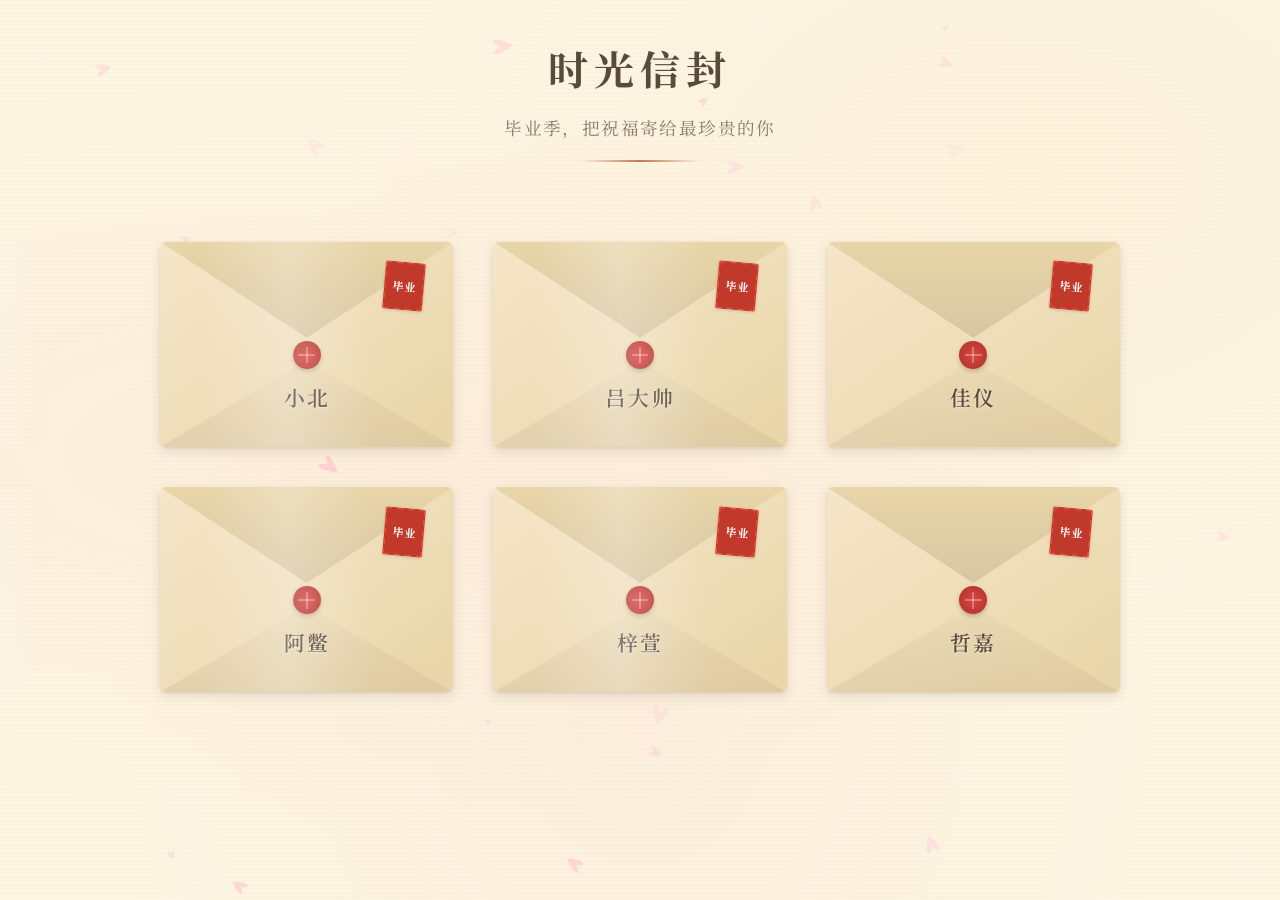
==== index.html @ 8606c2d9 "Initial commit" ====
<!DOCTYPE html>
<html lang="zh-CN">
<head>
  <meta charset="UTF-8">
  <meta name="viewport" content="width=device-width, initial-scale=1.0">
  <title>时光信封 · 毕业祝福</title>
  <!-- 全局样式 -->
  <link rel="stylesheet" href="./css/style.css">
</head>
<body>

  <!-- 花瓣飘落画布 -->
  <canvas id="petal-canvas"></canvas>

  <!-- 页面标题 -->
  <div class="page-title">
    <h1>时光信封</h1>
    <p class="subtitle">毕业季，把祝福寄给最珍贵的你</p>
  </div>

  <!-- 信封卡片网格 -->
  <div class="container">
    <div class="envelope-grid">

      <!-- 小北的信封 -->
      <a href="./xiaobei.html" class="envelope-card">
        <div class="envelope-body">
          <div class="envelope-flap"></div>
          <span class="envelope-name">小北</span>
          <span class="envelope-stamp">毕业</span>
          <div class="envelope-wax"></div>
        </div>
      </a>

      <!-- 吕大帅的信封 -->
      <a href="./lvdashuai.html" class="envelope-card">
        <div class="envelope-body">
          <div class="envelope-flap"></div>
          <span class="envelope-name">吕大帅</span>
          <span class="envelope-stamp">毕业</span>
          <div class="envelope-wax"></div>
        </div>
      </a>

      <!-- 佳仪的信封 -->
      <a href="./jiayi.html" class="envelope-card">
        <div class="envelope-body">
          <div class="envelope-flap"></div>
          <span class="envelope-name">佳仪</span>
          <span class="envelope-stamp">毕业</span>
          <div class="envelope-wax"></div>
        </div>
      </a>

      <!-- 阿鳖的信封 -->
      <a href="./abie.html" class="envelope-card">
        <div class="envelope-body">
          <div class="envelope-flap"></div>
          <span class="envelope-name">阿鳖</span>
          <span class="envelope-stamp">毕业</span>
          <div class="envelope-wax"></div>
        </div>
      </a>

      <!-- 梓萱的信封 -->
      <a href="./zixuan.html" class="envelope-card">
        <div class="envelope-body">
          <div class="envelope-flap"></div>
          <span class="envelope-name">梓萱</span>
          <span class="envelope-stamp">毕业</span>
          <div class="envelope-wax"></div>
        </div>
      </a>

      <!-- 哲嘉的信封 -->
      <a href="./zhejia.html" class="envelope-card">
        <div class="envelope-body">
          <div class="envelope-flap"></div>
          <span class="envelope-name">哲嘉</span>
          <span class="envelope-stamp">毕业</span>
          <div class="envelope-wax"></div>
        </div>
      </a>

    </div>
  </div>

  <div class="page-footer"></div>

  <!-- 首页交互脚本 -->
  <script src="./js/main.js"></script>
</body>
</html>
---- css/style.css ----
/* ============================================
   毕业祝福网站 - 全局样式
   主题：时光信封 / 毕业季
   ============================================ */

/* ---------- 引入 Google Fonts ---------- */
@import url('https://fonts.googleapis.com/css2?family=Noto+Serif+SC:wght@400;600;700&display=swap');

/* ---------- CSS 变量定义 ---------- */
:root {
  /* 主色调：复古信纸米黄/淡粉 */
  --bg-primary: #fdf6e3;
  --bg-secondary: #fef9ef;
  --bg-warm-pink: #fff0f0;
  /* 信封颜色 */
  --envelope-body: #f5e6c8;
  --envelope-flap: #e8d5a8;
  --envelope-shadow: #d4c4a0;
  /* 信纸颜色 */
  --letter-bg: #fffef8;
  --letter-line: #e8d8c0;
  /* 文字颜色 */
  --text-primary: #5a4a3a;
  --text-secondary: #8a7a6a;
  --text-accent: #c0785a;
  /* 装饰色 */
  --stamp-red: #c0392b;
  --stamp-border: #e74c3c;
  --wax-red: #a93226;
  /* 其他 */
  --border-soft: #e0d0b8;
  --shadow-soft: rgba(90, 74, 58, 0.15);
  --transition-smooth: 0.3s cubic-bezier(0.4, 0, 0.2, 1);
}

/* ---------- 全局重置 ---------- */
*,
*::before,
*::after {
  margin: 0;
  padding: 0;
  box-sizing: border-box;
}

html {
  font-size: 16px;
  scroll-behavior: smooth;
}

body {
  font-family: 'Noto Serif SC', 'Georgia', serif;
  color: var(--text-primary);
  background-color: var(--bg-primary);
  min-height: 100vh;
  overflow-x: hidden;
  line-height: 1.8;
}

/* ---------- 复古信纸背景纹理 ---------- */
body::before {
  content: '';
  position: fixed;
  top: 0;
  left: 0;
  width: 100%;
  height: 100%;
  /* 多层渐变模拟旧纸张质感 */
  background:
    /* 细微噪点纹理 */
    repeating-linear-gradient(
      0deg,
      transparent,
      transparent 2px,
      rgba(139, 119, 90, 0.02) 2px,
      rgba(139, 119, 90, 0.02) 4px
    ),
    /* 淡粉色光晕 */
    radial-gradient(ellipse at 20% 50%, rgba(255, 200, 180, 0.15) 0%, transparent 60%),
    radial-gradient(ellipse at 80% 20%, rgba(255, 220, 180, 0.12) 0%, transparent 50%),
    radial-gradient(ellipse at 50% 80%, rgba(255, 180, 180, 0.1) 0%, transparent 60%),
    /* 基底色 */
    var(--bg-primary);
  pointer-events: none;
  z-index: 0;
}

/* ---------- 通用容器 ---------- */
.container {
  position: relative;
  z-index: 1;
  max-width: 1200px;
  margin: 0 auto;
  padding: 2rem 1.5rem;
}

/* ---------- 页面标题 ---------- */
.page-title {
  text-align: center;
  padding: 2rem 0 1rem;
  position: relative;
  z-index: 1;
}

.page-title h1 {
  font-size: 2.5rem;
  font-weight: 700;
  color: var(--text-primary);
  letter-spacing: 0.15em;
  margin-bottom: 0.5rem;
  /* 标题淡入动画 */
  animation: titleFadeIn 1.2s ease-out;
}

.page-title .subtitle {
  font-size: 1.1rem;
  color: var(--text-secondary);
  font-weight: 400;
  letter-spacing: 0.08em;
  animation: titleFadeIn 1.2s ease-out 0.3s both;
}

/* 标题装饰线 */
.page-title::after {
  content: '';
  display: block;
  width: 120px;
  height: 2px;
  background: linear-gradient(90deg, transparent, var(--text-accent), transparent);
  margin: 1rem auto 0;
  animation: titleFadeIn 1.2s ease-out 0.5s both;
}

/* ============================================
   首页 - 信封卡片网格
   ============================================ */

.envelope-grid {
  display: grid;
  grid-template-columns: repeat(3, 1fr);
  gap: 2.5rem;
  padding: 2rem 0;
  max-width: 960px;
  margin: 0 auto;
}

/* ---------- 信封卡片 ---------- */
.envelope-card {
  position: relative;
  cursor: pointer;
  text-decoration: none;
  color: inherit;
  display: block;
  /* 入场动画延迟由 JS 控制 */
  opacity: 0;
  animation: cardSlideUp 0.6s ease-out forwards;
}

/* 信封主体 */
.envelope-body {
  position: relative;
  width: 100%;
  aspect-ratio: 5 / 3.5;
  background: linear-gradient(145deg, var(--envelope-body), var(--envelope-flap));
  border-radius: 6px;
  box-shadow:
    0 4px 12px var(--shadow-soft),
    0 1px 3px rgba(0, 0, 0, 0.08);
  overflow: hidden;
  transition: transform var(--transition-smooth), box-shadow var(--transition-smooth);
}

/* 信封内部深色三角（模拟信封内侧） */
.envelope-body::before {
  content: '';
  position: absolute;
  bottom: 0;
  left: 0;
  width: 100%;
  height: 60%;
  background: linear-gradient(to top, rgba(180, 160, 130, 0.2), transparent);
  clip-path: polygon(0% 100%, 50% 30%, 100% 100%);
  z-index: 1;
}

/* 信封盖（三角形翻盖） */
.envelope-flap {
  position: absolute;
  top: 0;
  left: 0;
  width: 100%;
  height: 55%;
  background: linear-gradient(180deg, var(--envelope-flap), var(--envelope-shadow));
  clip-path: polygon(0% 0%, 50% 85%, 100% 0%);
  z-index: 2;
  transform-origin: top center;
  transition: transform 0.4s ease;
}

/* 信封上的名字标签 */
.envelope-name {
  position: absolute;
  bottom: 15%;
  left: 50%;
  transform: translateX(-50%);
  z-index: 3;
  font-size: 1.3rem;
  font-weight: 600;
  color: var(--text-primary);
  letter-spacing: 0.1em;
  white-space: nowrap;
  text-shadow: 0 1px 2px rgba(255, 255, 255, 0.6);
}

/* 邮票装饰 */
.envelope-stamp {
  position: absolute;
  top: 10%;
  right: 10%;
  z-index: 3;
  width: 40px;
  height: 48px;
  background: var(--stamp-red);
  border: 2px dashed var(--stamp-border);
  border-radius: 2px;
  display: flex;
  align-items: center;
  justify-content: center;
  font-size: 0.7rem;
  color: #fff;
  font-weight: 700;
  letter-spacing: 0.05em;
  transform: rotate(5deg);
  box-shadow: 0 1px 3px rgba(0, 0, 0, 0.15);
}

/* 封蜡印章装饰 */
.envelope-wax {
  position: absolute;
  bottom: 38%;
  left: 50%;
  transform: translateX(-50%);
  z-index: 4;
  width: 28px;
  height: 28px;
  background: radial-gradient(circle, #d44, var(--wax-red));
  border-radius: 50%;
  box-shadow: 0 2px 4px rgba(0, 0, 0, 0.2);
}

/* 封蜡十字纹 */
.envelope-wax::before,
.envelope-wax::after {
  content: '';
  position: absolute;
  background: rgba(255, 255, 255, 0.3);
}
.envelope-wax::before {
  width: 60%;
  height: 2px;
  top: 50%;
  left: 20%;
  transform: translateY(-50%);
}
.envelope-wax::after {
  width: 2px;
  height: 60%;
  left: 50%;
  top: 20%;
  transform: translateX(-50%);
}

/* ---------- 信封 Hover 效果 ---------- */
.envelope-card:hover .envelope-body {
  transform: translateY(-6px) scale(1.03);
  box-shadow:
    0 12px 28px var(--shadow-soft),
    0 4px 8px rgba(0, 0, 0, 0.1);
}

/* Hover 时信封盖轻微打开 */
.envelope-card:hover .envelope-flap {
  transform: rotateX(-15deg);
}

/* Hover 晃动动画 */
.envelope-card:hover .envelope-body {
  animation: envelopeShake 0.5s ease-in-out;
}

/* Hover 光影浮动 */
.envelope-card::after {
  content: '';
  position: absolute;
  top: 0;
  left: -100%;
  width: 60%;
  height: 100%;
  background: linear-gradient(
    90deg,
    transparent,
    rgba(255, 255, 255, 0.25),
    transparent
  );
  z-index: 5;
  pointer-events: none;
  transition: none;
}

.envelope-card:hover::after {
  animation: lightSweep 0.8s ease-in-out;
}

/* ============================================
   详情页 - 拆信动画 & 信纸
   ============================================ */

/* ---------- 拆信动画容器 ---------- */
.letter-scene {
  display: flex;
  flex-direction: column;
  align-items: center;
  justify-content: center;
  min-height: 80vh;
  padding: 2rem 1rem;
  position: relative;
  z-index: 1;
}

/* 详情页信封（较大尺寸） */
.detail-envelope {
  position: relative;
  width: 320px;
  height: 220px;
  perspective: 800px;
  margin-bottom: 2rem;
}

/* 详情页信封主体 */
.detail-envelope-body {
  position: relative;
  width: 100%;
  height: 100%;
  background: linear-gradient(145deg, var(--envelope-body), var(--envelope-flap));
  border-radius: 6px;
  box-shadow: 0 6px 20px var(--shadow-soft);
  overflow: visible;
}

/* 详情页信封盖 */
.detail-envelope-flap {
  position: absolute;
  top: 0;
  left: 0;
  width: 100%;
  height: 60%;
  background: linear-gradient(180deg, var(--envelope-flap), var(--envelope-shadow));
  clip-path: polygon(0% 0%, 50% 85%, 100% 0%);
  transform-origin: top center;
  z-index: 3;
  /* 初始关闭状态 */
  transform: rotateX(0deg);
  transition: transform 1s ease-in-out;
}

/* 拆信动画：信封盖打开 */
.detail-envelope.open .detail-envelope-flap {
  transform: rotateX(-180deg);
}

/* 详情页信封内侧 */
.detail-envelope-body::before {
  content: '';
  position: absolute;
  bottom: 0;
  left: 0;
  width: 100%;
  height: 60%;
  background: linear-gradient(to top, rgba(180, 160, 130, 0.25), transparent);
  clip-path: polygon(0% 100%, 50% 30%, 100% 100%);
  z-index: 1;
}

/* 详情页封蜡 */
.detail-envelope-wax {
  position: absolute;
  top: 45%;
  left: 50%;
  transform: translate(-50%, -50%);
  z-index: 4;
  width: 36px;
  height: 36px;
  background: radial-gradient(circle, #d44, var(--wax-red));
  border-radius: 50%;
  box-shadow: 0 2px 6px rgba(0, 0, 0, 0.25);
  transition: opacity 0.5s ease;
}

.detail-envelope-wax::before,
.detail-envelope-wax::after {
  content: '';
  position: absolute;
  background: rgba(255, 255, 255, 0.3);
}
.detail-envelope-wax::before {
  width: 60%;
  height: 2px;
  top: 50%;
  left: 20%;
  transform: translateY(-50%);
}
.detail-envelope-wax::after {
  width: 2px;
  height: 60%;
  left: 50%;
  top: 20%;
  transform: translateX(-50%);
}

/* 拆信时封蜡消失 */
.detail-envelope.open .detail-envelope-wax {
  opacity: 0;
}

/* 详情页收信人名字 */
.detail-envelope-name {
  position: absolute;
  bottom: 12%;
  left: 50%;
  transform: translateX(-50%);
  z-index: 2;
  font-size: 1.5rem;
  font-weight: 600;
  color: var(--text-primary);
  letter-spacing: 0.12em;
}

/* ---------- 信纸 ---------- */
.letter-paper {
  position: relative;
  width: 90%;
  max-width: 680px;
  background: var(--letter-bg);
  border-radius: 4px;
  padding: 2.5rem 2rem;
  /* 信纸横线效果 */
  background-image:
    repeating-linear-gradient(
      transparent,
      transparent 31px,
      var(--letter-line) 31px,
      var(--letter-line) 32px
    );
  background-position: 0 2.5rem;
  box-shadow:
    0 4px 16px var(--shadow-soft),
    inset 0 0 30px rgba(139, 119, 90, 0.05);
  /* 初始隐藏，等待拆信动画后出现 */
  opacity: 0;
  transform: translateY(30px);
  transition: opacity 0.8s ease, transform 0.8s ease;
  margin-top: -1rem;
}

/* 信纸出现 */
.letter-paper.visible {
  opacity: 1;
  transform: translateY(0);
}

/* 信纸顶部装饰 */
.letter-paper::before {
  content: '✦';
  position: absolute;
  top: 0.8rem;
  left: 50%;
  transform: translateX(-50%);
  font-size: 1.2rem;
  color: var(--text-accent);
  opacity: 0.5;
}

/* 信纸左上角红色竖线（模拟信纸装订线） */
.letter-paper::after {
  content: '';
  position: absolute;
  top: 0;
  left: 0;
  width: 3px;
  height: 100%;
  background: repeating-linear-gradient(
    to bottom,
    var(--stamp-red) 0px,
    var(--stamp-red) 8px,
    transparent 8px,
    transparent 14px
  );
  border-radius: 3px 0 0 3px;
}

/* ---------- 祝福内容 ---------- */
.blessing-item {
  padding: 0.8rem 0 0.8rem 1.2rem;
  margin-bottom: 0.5rem;
  border-left: 2px solid var(--border-soft);
  opacity: 0;
  transform: translateY(10px);
  transition: opacity 0.6s ease, transform 0.6s ease;
}

/* 祝福条目淡入 */
.blessing-item.fade-in {
  opacity: 1;
  transform: translateY(0);
}

/* 祝福者名字 */
.blessing-from {
  font-weight: 600;
  color: var(--text-accent);
  font-size: 0.95rem;
  margin-bottom: 0.2rem;
}

/* 祝福内容 */
.blessing-text {
  font-size: 1rem;
  color: var(--text-primary);
  line-height: 1.9;
}

/* ---------- 返回按钮 ---------- */
.back-btn {
  display: inline-flex;
  align-items: center;
  gap: 0.5rem;
  padding: 0.7rem 1.6rem;
  margin: 2rem auto;
  background: linear-gradient(135deg, var(--envelope-body), var(--envelope-flap));
  color: var(--text-primary);
  border: 1px solid var(--border-soft);
  border-radius: 30px;
  font-family: 'Noto Serif SC', serif;
  font-size: 1rem;
  cursor: pointer;
  text-decoration: none;
  transition: all var(--transition-smooth);
  box-shadow: 0 2px 8px var(--shadow-soft);
}

.back-btn:hover {
  transform: translateY(-2px);
  box-shadow: 0 4px 14px var(--shadow-soft);
  background: linear-gradient(135deg, var(--envelope-flap), var(--envelope-shadow));
}

.back-btn .arrow {
  font-size: 1.2rem;
  transition: transform var(--transition-smooth);
}

.back-btn:hover .arrow {
  transform: translateX(-3px);
}

/* ---------- 花瓣画布（首页背景） ---------- */
#petal-canvas {
  position: fixed;
  top: 0;
  left: 0;
  width: 100%;
  height: 100%;
  pointer-events: none;
  z-index: 0;
}

/* ============================================
   关键帧动画
   ============================================ */

/* 标题淡入 */
@keyframes titleFadeIn {
  from {
    opacity: 0;
    transform: translateY(-15px);
  }
  to {
    opacity: 1;
    transform: translateY(0);
  }
}

/* 卡片上滑入场 */
@keyframes cardSlideUp {
  from {
    opacity: 0;
    transform: translateY(40px);
  }
  to {
    opacity: 1;
    transform: translateY(0);
  }
}

/* 信封晃动 */
@keyframes envelopeShake {
  0%   { transform: translateY(-6px) scale(1.03) rotate(0deg); }
  25%  { transform: translateY(-6px) scale(1.03) rotate(-2deg); }
  50%  { transform: translateY(-6px) scale(1.03) rotate(2deg); }
  75%  { transform: translateY(-6px) scale(1.03) rotate(-1deg); }
  100% { transform: translateY(-6px) scale(1.03) rotate(0deg); }
}

/* 光影扫过 */
@keyframes lightSweep {
  from { left: -100%; }
  to   { left: 150%; }
}

/* 信纸从信封抽出 */
@keyframes letterSlideOut {
  from {
    opacity: 0;
    transform: translateY(60px) scale(0.95);
  }
  to {
    opacity: 1;
    transform: translateY(0) scale(1);
  }
}

/* 花瓣飘落（CSS 备用，主要用 Canvas） */
@keyframes petalFall {
  0% {
    opacity: 1;
    transform: translateY(-10vh) rotate(0deg) translateX(0);
  }
  100% {
    opacity: 0;
    transform: translateY(110vh) rotate(720deg) translateX(80px);
  }
}

/* 呼吸式微动（信封待机） */
@keyframes breathe {
  0%, 100% { transform: translateY(0); }
  50%      { transform: translateY(-3px); }
}

/* ============================================
   响应式设计
   ============================================ */

/* 平板 */
@media (max-width: 900px) {
  .envelope-grid {
    grid-template-columns: repeat(2, 1fr);
    gap: 2rem;
  }

  .page-title h1 {
    font-size: 2rem;
  }

  .detail-envelope {
    width: 260px;
    height: 180px;
  }

  .letter-paper {
    padding: 2rem 1.5rem;
  }
}

/* 手机 */
@media (max-width: 600px) {
  .envelope-grid {
    grid-template-columns: 1fr;
    gap: 1.5rem;
    max-width: 320px;
  }

  .page-title h1 {
    font-size: 1.6rem;
  }

  .page-title .subtitle {
    font-size: 0.95rem;
  }

  .container {
    padding: 1rem 0.8rem;
  }

  .envelope-name {
    font-size: 1.1rem;
  }

  .envelope-stamp {
    width: 32px;
    height: 38px;
    font-size: 0.6rem;
  }

  .detail-envelope {
    width: 220px;
    height: 155px;
  }

  .detail-envelope-name {
    font-size: 1.2rem;
  }

  .letter-paper {
    padding: 1.5rem 1.2rem;
    width: 95%;
  }

  .blessing-text {
    font-size: 0.9rem;
  }

  .back-btn {
    font-size: 0.9rem;
    padding: 0.6rem 1.3rem;
  }
}

/* ============================================
   辅助工具类
   ============================================ */

/* 隐藏 JSON 数据标签 */
.hidden-data {
  display: none !important;
}

/* 文字居中 */
.text-center {
  text-align: center;
}

/* 底部留白 */
.page-footer {
  height: 3rem;
}
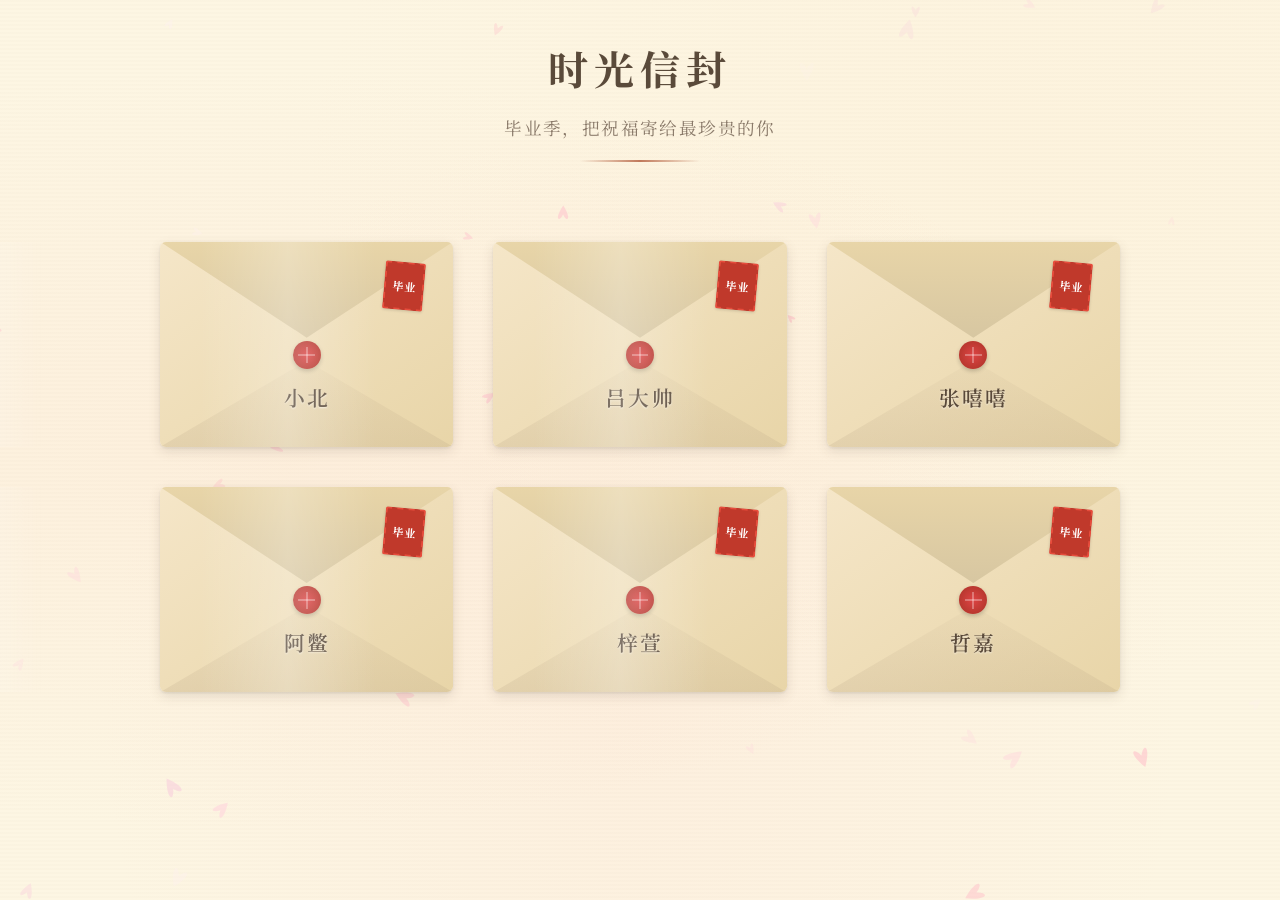
==== commit c204ff5f: "V1.0.2" ====
--- a/index.html
+++ b/index.html
@@ -46,7 +46,7 @@
       <a href="./jiayi.html" class="envelope-card">
         <div class="envelope-body">
           <div class="envelope-flap"></div>
-          <span class="envelope-name">佳仪</span>
+          <span class="envelope-name">张嘻嘻</span>
           <span class="envelope-stamp">毕业</span>
           <div class="envelope-wax"></div>
         </div>
